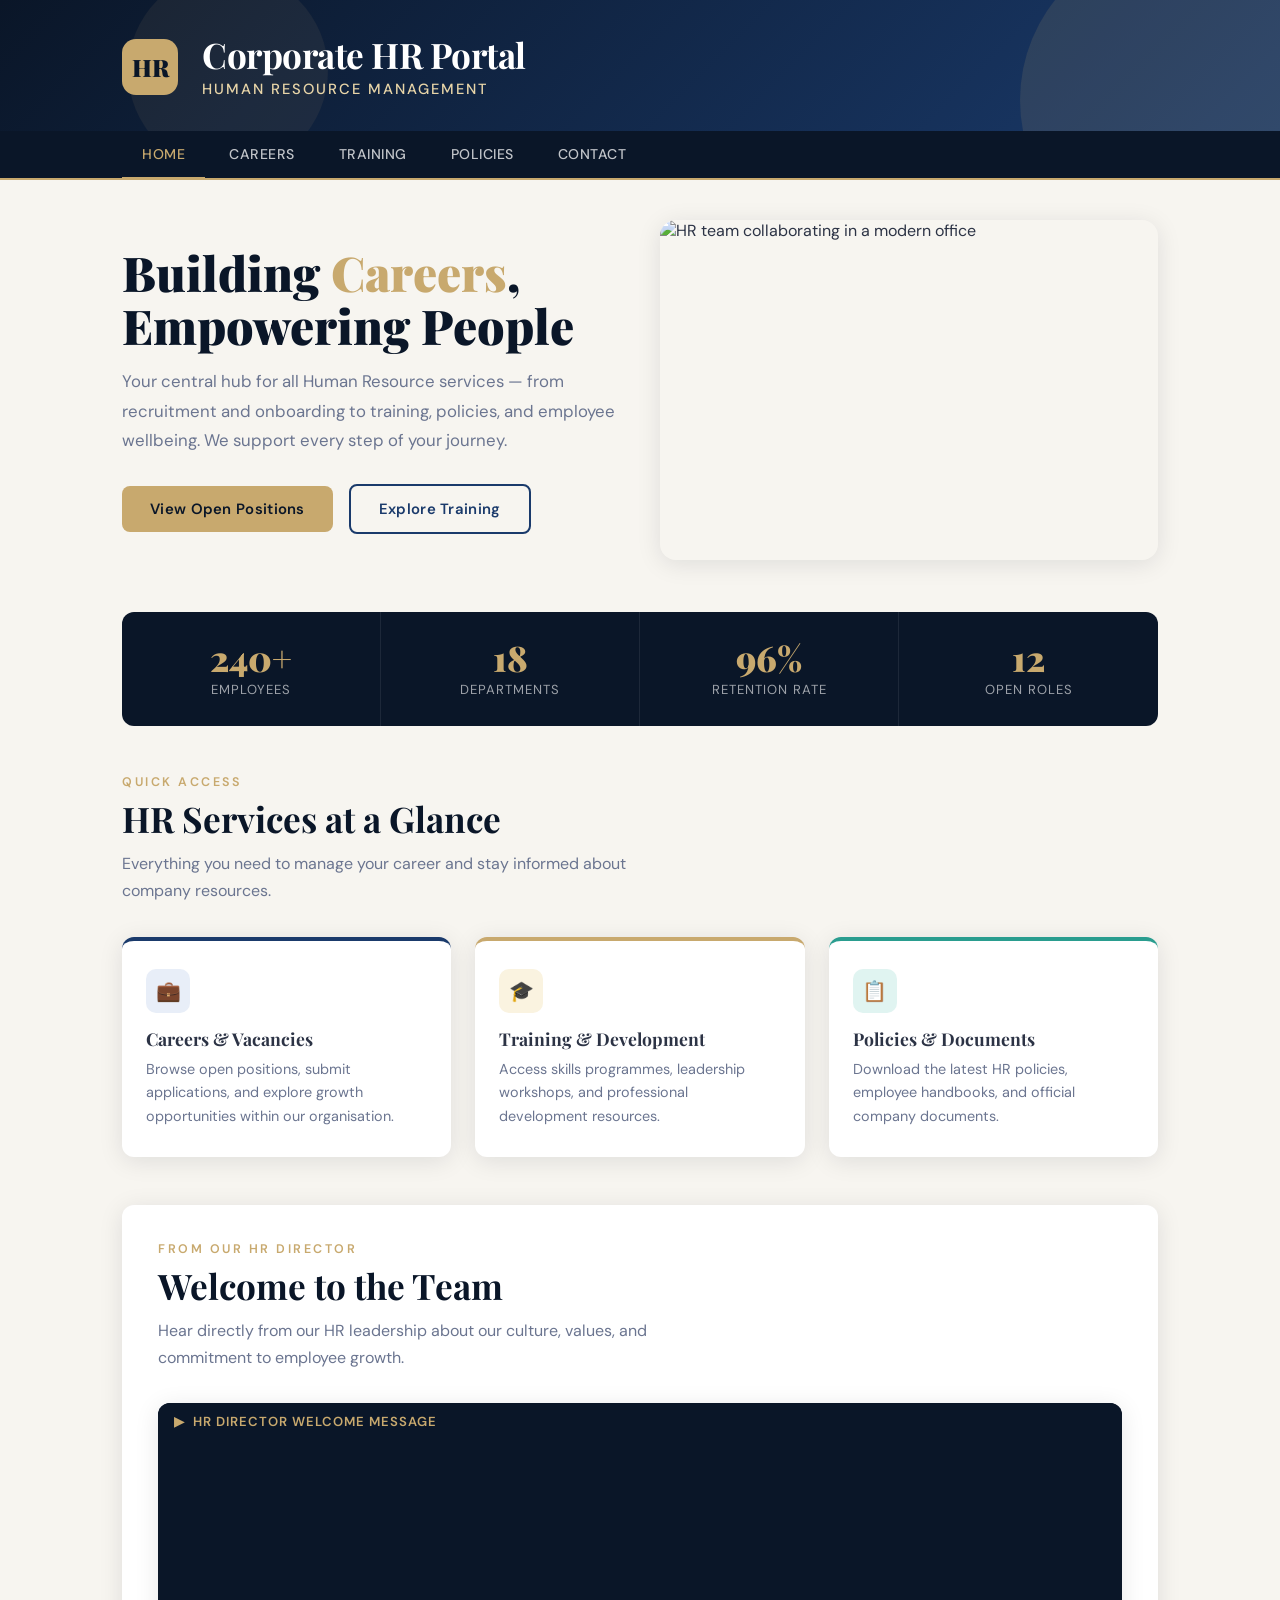
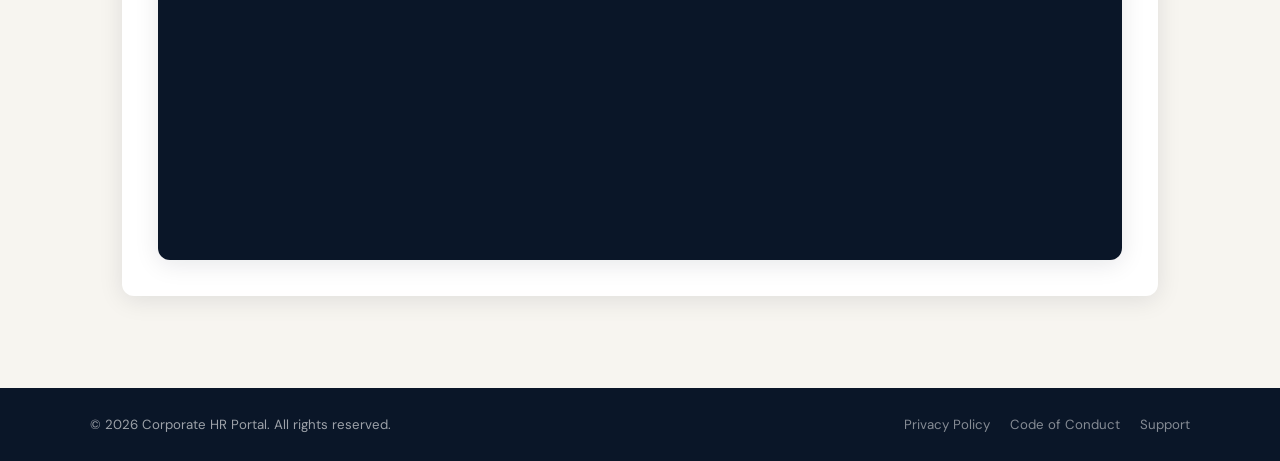
==== index.html @ 02fe10e0 "Add files via upload" ====
<!DOCTYPE html>
<html lang="en">
<head>
<meta charset="UTF-8">
<meta name="viewport" content="width=device-width, initial-scale=1.0">
<title>HR Portal - Home</title>
<link rel="stylesheet" href="style.css">
</head>
<body>

<header>
  <div class="header-inner">
    <div class="header-logo">HR</div>
    <div class="header-text">
      <h1>Corporate HR Portal</h1>
      <p>Human Resource Management</p>
    </div>
  </div>
</header>

<nav>
  <div class="nav-inner">
    <a href="index.html" class="active">Home</a>
    <a href="careers.html">Careers</a>
    <a href="training.html">Training</a>
    <a href="policies.html">Policies</a>
    <a href="contact.html">Contact</a>
  </div>
</nav>

<div class="page-content">

  <!-- HERO -->
  <div class="hero">
    <div class="hero-text">
      <h2>Building <span>Careers</span>,<br>Empowering People</h2>
      <p>Your central hub for all Human Resource services — from recruitment and onboarding to training, policies, and employee wellbeing. We support every step of your journey.</p>
      <a href="careers.html" class="btn">View Open Positions</a>
      <a href="training.html" class="btn btn-outline">Explore Training</a>
    </div>
    <div class="hero-image">
      <img
        src="https://images.unsplash.com/photo-1552664730-d307ca884978?w=900&q=80"
        alt="HR team collaborating in a modern office"
      >
    </div>
  </div>

  <!-- STATS -->
  <div class="stats-bar">
    <div class="stat">
      <div class="stat-num">240+</div>
      <div class="stat-label">Employees</div>
    </div>
    <div class="stat">
      <div class="stat-num">18</div>
      <div class="stat-label">Departments</div>
    </div>
    <div class="stat">
      <div class="stat-num">96%</div>
      <div class="stat-label">Retention Rate</div>
    </div>
    <div class="stat">
      <div class="stat-num">12</div>
      <div class="stat-label">Open Roles</div>
    </div>
  </div>

  <!-- QUICK LINKS -->
  <div class="section-header">
    <div class="label">Quick Access</div>
    <h2>HR Services at a Glance</h2>
    <p>Everything you need to manage your career and stay informed about company resources.</p>
  </div>

  <div class="cards">
    <a href="careers.html" class="card blue">
      <div class="card-icon">💼</div>
      <h3>Careers & Vacancies</h3>
      <p>Browse open positions, submit applications, and explore growth opportunities within our organisation.</p>
    </a>
    <a href="training.html" class="card gold">
      <div class="card-icon">🎓</div>
      <h3>Training & Development</h3>
      <p>Access skills programmes, leadership workshops, and professional development resources.</p>
    </a>
    <a href="policies.html" class="card teal">
      <div class="card-icon">📋</div>
      <h3>Policies & Documents</h3>
      <p>Download the latest HR policies, employee handbooks, and official company documents.</p>
    </a>
  </div>

  <!-- WELCOME VIDEO -->
  <div class="panel" style="margin-top: 48px;">
    <div class="section-header">
      <div class="label">From Our HR Director</div>
      <h2>Welcome to the Team</h2>
      <p>Hear directly from our HR leadership about our culture, values, and commitment to employee growth.</p>
    </div>
    <div class="video-wrapper">
      <div class="video-label">▶ &nbsp;HR Director Welcome Message</div>
      <iframe
        width="100%"
        height="420"
        src="https://www.youtube.com/embed/dkIJrCzl3fA?rel=0&modestbranding=1"
        title="HR Welcome Message"
        allow="accelerometer; autoplay; clipboard-write; encrypted-media; gyroscope; picture-in-picture"
        allowfullscreen>
      </iframe>
    </div>
  </div>

</div>

<footer>
  <div class="footer-inner">
    <div class="footer-copy">© 2026 Corporate HR Portal. All rights reserved.</div>
    <div class="footer-links">
      <a href="policies.html">Privacy Policy</a>
      <a href="policies.html">Code of Conduct</a>
      <a href="contact.html">Support</a>
    </div>
  </div>
</footer>

</body>
</html>
---- style.css ----
@import url('https://fonts.googleapis.com/css2?family=Playfair+Display:wght@700;900&family=DM+Sans:wght@300;400;500;600&display=swap');

:root {
  --navy: #0a1628;
  --blue: #1a3a6b;
  --accent: #c8a96e;
  --accent-light: #e8d5a8;
  --white: #ffffff;
  --off-white: #f7f5f0;
  --light-gray: #eef0f4;
  --text: #2c3345;
  --text-muted: #6b7590;
  --shadow: 0 4px 24px rgba(10,22,40,0.10);
  --radius: 12px;
}

*, *::before, *::after { box-sizing: border-box; margin: 0; padding: 0; }

html { scroll-behavior: smooth; }

body {
  font-family: 'DM Sans', sans-serif;
  background: var(--off-white);
  color: var(--text);
  min-height: 100vh;
}

/* ── HEADER ── */
header {
  background: linear-gradient(135deg, var(--navy) 0%, var(--blue) 100%);
  color: var(--white);
  padding: 0;
  position: relative;
  overflow: hidden;
}

header::before {
  content: '';
  position: absolute;
  top: -60px; right: -60px;
  width: 320px; height: 320px;
  border-radius: 50%;
  background: rgba(200,169,110,0.13);
}

header::after {
  content: '';
  position: absolute;
  bottom: -40px; left: 10%;
  width: 200px; height: 200px;
  border-radius: 50%;
  background: rgba(200,169,110,0.08);
}

.header-inner {
  max-width: 1100px;
  margin: 0 auto;
  padding: 36px 32px 32px;
  display: flex;
  align-items: center;
  gap: 24px;
  position: relative;
  z-index: 1;
}

.header-logo {
  width: 56px; height: 56px;
  background: var(--accent);
  border-radius: 14px;
  display: flex; align-items: center; justify-content: center;
  font-family: 'Playfair Display', serif;
  font-size: 24px; font-weight: 900;
  color: var(--navy);
  flex-shrink: 0;
}

.header-text h1 {
  font-family: 'Playfair Display', serif;
  font-size: clamp(1.5rem, 3vw, 2.2rem);
  font-weight: 700;
  letter-spacing: -0.5px;
  line-height: 1.1;
}

.header-text p {
  font-size: 0.92rem;
  color: var(--accent-light);
  letter-spacing: 2px;
  text-transform: uppercase;
  margin-top: 4px;
  font-weight: 500;
}

/* ── NAV ── */
nav {
  background: var(--navy);
  border-bottom: 2px solid var(--accent);
}

.nav-inner {
  max-width: 1100px;
  margin: 0 auto;
  padding: 0 32px;
  display: flex;
  gap: 4px;
}

nav a {
  color: rgba(255,255,255,0.75);
  text-decoration: none;
  padding: 14px 20px;
  font-size: 0.88rem;
  font-weight: 500;
  letter-spacing: 0.5px;
  text-transform: uppercase;
  display: inline-block;
  transition: color 0.2s, border-bottom 0.2s;
  border-bottom: 3px solid transparent;
  margin-bottom: -2px;
}

nav a:hover, nav a.active {
  color: var(--accent);
  border-bottom-color: var(--accent);
}

/* ── MAIN CONTENT ── */
.page-content {
  max-width: 1100px;
  margin: 0 auto;
  padding: 40px 32px 60px;
}

/* ── HERO (index only) ── */
.hero {
  display: grid;
  grid-template-columns: 1fr 1fr;
  gap: 40px;
  align-items: center;
  margin-bottom: 52px;
}

.hero-text h2 {
  font-family: 'Playfair Display', serif;
  font-size: clamp(2rem, 4vw, 3rem);
  font-weight: 900;
  line-height: 1.1;
  color: var(--navy);
  margin-bottom: 16px;
}

.hero-text h2 span { color: var(--accent); }

.hero-text p {
  font-size: 1.05rem;
  color: var(--text-muted);
  line-height: 1.75;
  margin-bottom: 28px;
}

.btn {
  display: inline-block;
  background: var(--accent);
  color: var(--navy);
  padding: 13px 28px;
  border-radius: 8px;
  font-weight: 600;
  text-decoration: none;
  font-size: 0.93rem;
  letter-spacing: 0.3px;
  transition: background 0.2s, transform 0.15s;
}

.btn:hover { background: #b5943a; transform: translateY(-1px); }

.btn-outline {
  background: transparent;
  border: 2px solid var(--blue);
  color: var(--blue);
  margin-left: 12px;
}

.btn-outline:hover { background: var(--blue); color: var(--white); }

.hero-image {
  border-radius: 16px;
  overflow: hidden;
  box-shadow: var(--shadow);
  position: relative;
}

.hero-image img {
  width: 100%;
  height: 340px;
  object-fit: cover;
  display: block;
}

/* ── CARDS ── */
.cards {
  display: grid;
  grid-template-columns: repeat(3, 1fr);
  gap: 24px;
  margin-top: 8px;
}

.card {
  background: var(--white);
  border-radius: var(--radius);
  padding: 28px 24px;
  box-shadow: var(--shadow);
  border-top: 4px solid transparent;
  transition: transform 0.2s, box-shadow 0.2s;
  text-decoration: none;
  color: inherit;
  display: block;
}

.card:hover { transform: translateY(-4px); box-shadow: 0 8px 32px rgba(10,22,40,0.14); }
.card.blue { border-top-color: var(--blue); }
.card.gold { border-top-color: var(--accent); }
.card.teal { border-top-color: #2a9d8f; }

.card-icon {
  width: 44px; height: 44px;
  border-radius: 10px;
  display: flex; align-items: center; justify-content: center;
  font-size: 20px;
  margin-bottom: 14px;
}

.card.blue .card-icon { background: #e8eef8; }
.card.gold .card-icon { background: #faf3e0; }
.card.teal .card-icon { background: #e0f4f1; }

.card h3 { font-family: 'Playfair Display', serif; font-size: 1.1rem; font-weight: 700; margin-bottom: 8px; }
.card p { font-size: 0.9rem; color: var(--text-muted); line-height: 1.65; }

/* ── SECTION HEADERS ── */
.section-header {
  margin-bottom: 32px;
}

.section-header .label {
  font-size: 0.78rem;
  letter-spacing: 2.5px;
  text-transform: uppercase;
  color: var(--accent);
  font-weight: 600;
  margin-bottom: 8px;
}

.section-header h2 {
  font-family: 'Playfair Display', serif;
  font-size: clamp(1.6rem, 3vw, 2.2rem);
  font-weight: 700;
  color: var(--navy);
  line-height: 1.2;
}

.section-header p {
  color: var(--text-muted);
  margin-top: 10px;
  font-size: 1rem;
  line-height: 1.7;
  max-width: 540px;
}

/* ── WHITE CARD PANEL ── */
.panel {
  background: var(--white);
  border-radius: var(--radius);
  padding: 36px;
  box-shadow: var(--shadow);
  margin-bottom: 32px;
}

/* ── JOB LISTINGS ── */
.job-list { list-style: none; }

.job-item {
  display: flex;
  align-items: center;
  gap: 20px;
  padding: 20px 0;
  border-bottom: 1px solid var(--light-gray);
}

.job-item:last-child { border-bottom: none; }

.job-icon {
  width: 48px; height: 48px;
  background: var(--light-gray);
  border-radius: 12px;
  display: flex; align-items: center; justify-content: center;
  font-size: 22px;
  flex-shrink: 0;
}

.job-info { flex: 1; }
.job-info h4 { font-weight: 600; font-size: 1rem; margin-bottom: 4px; }
.job-info p { font-size: 0.87rem; color: var(--text-muted); }

.job-tag {
  background: #e8eef8;
  color: var(--blue);
  padding: 4px 12px;
  border-radius: 20px;
  font-size: 0.78rem;
  font-weight: 600;
}

/* ── TEAM GRID ── */
.team-grid {
  display: grid;
  grid-template-columns: repeat(4, 1fr);
  gap: 20px;
  margin-top: 28px;
}

.team-card {
  text-align: center;
}

.team-card img {
  width: 100%;
  aspect-ratio: 1;
  object-fit: cover;
  border-radius: 12px;
  margin-bottom: 12px;
  box-shadow: var(--shadow);
}

.team-card h4 { font-weight: 600; font-size: 0.95rem; }
.team-card p { font-size: 0.82rem; color: var(--text-muted); }

/* ── TRAINING ── */
.training-grid {
  display: grid;
  grid-template-columns: 1fr 1fr;
  gap: 32px;
  align-items: start;
}

.video-wrapper {
  border-radius: var(--radius);
  overflow: hidden;
  box-shadow: var(--shadow);
  background: var(--navy);
}

.video-wrapper video, .video-wrapper iframe {
  width: 100%;
  display: block;
  border: none;
}

.video-label {
  background: var(--navy);
  color: var(--accent);
  padding: 10px 16px;
  font-size: 0.82rem;
  font-weight: 600;
  letter-spacing: 1px;
  text-transform: uppercase;
  display: flex;
  align-items: center;
  gap: 8px;
}

.program-list { list-style: none; }

.program-item {
  display: flex;
  gap: 16px;
  align-items: flex-start;
  padding: 18px 0;
  border-bottom: 1px solid var(--light-gray);
}

.program-item:last-child { border-bottom: none; }

.program-num {
  width: 32px; height: 32px;
  background: var(--accent);
  color: var(--navy);
  border-radius: 8px;
  display: flex; align-items: center; justify-content: center;
  font-weight: 700; font-size: 0.85rem;
  flex-shrink: 0;
}

.program-item h4 { font-weight: 600; margin-bottom: 4px; font-size: 0.97rem; }
.program-item p { font-size: 0.87rem; color: var(--text-muted); line-height: 1.55; }

/* ── POLICIES ── */
.doc-list { list-style: none; }

.doc-item {
  display: flex;
  align-items: center;
  gap: 18px;
  padding: 18px 0;
  border-bottom: 1px solid var(--light-gray);
}

.doc-item:last-child { border-bottom: none; }

.doc-icon {
  width: 44px; height: 44px;
  background: #fceee0;
  border-radius: 10px;
  display: flex; align-items: center; justify-content: center;
  font-size: 20px;
  flex-shrink: 0;
}

.doc-info { flex: 1; }
.doc-info h4 { font-weight: 600; font-size: 0.97rem; margin-bottom: 3px; }
.doc-info p { font-size: 0.85rem; color: var(--text-muted); }

.doc-item a.btn { padding: 8px 18px; font-size: 0.82rem; }

/* ── CONTACT ── */
.contact-grid {
  display: grid;
  grid-template-columns: 1fr 1.5fr;
  gap: 36px;
  align-items: start;
}

.contact-info-item {
  display: flex;
  gap: 14px;
  align-items: flex-start;
  margin-bottom: 22px;
}

.contact-icon {
  width: 40px; height: 40px;
  background: #e8eef8;
  border-radius: 10px;
  display: flex; align-items: center; justify-content: center;
  font-size: 18px;
  flex-shrink: 0;
}

.contact-info-item h4 { font-weight: 600; font-size: 0.93rem; margin-bottom: 2px; }
.contact-info-item p { font-size: 0.87rem; color: var(--text-muted); }

/* ── FORM ── */
.form-group { margin-bottom: 18px; }

.form-group label {
  display: block;
  font-size: 0.85rem;
  font-weight: 600;
  color: var(--text);
  margin-bottom: 6px;
}

.form-group input,
.form-group textarea,
.form-group select {
  width: 100%;
  padding: 12px 16px;
  border: 1.5px solid #dde2ec;
  border-radius: 8px;
  font-family: 'DM Sans', sans-serif;
  font-size: 0.95rem;
  color: var(--text);
  background: var(--off-white);
  transition: border-color 0.2s, box-shadow 0.2s;
  outline: none;
}

.form-group input:focus,
.form-group textarea:focus,
.form-group select:focus {
  border-color: var(--blue);
  box-shadow: 0 0 0 3px rgba(26,58,107,0.10);
  background: var(--white);
}

.form-group textarea { height: 130px; resize: vertical; }

.form-row { display: grid; grid-template-columns: 1fr 1fr; gap: 16px; }

.btn-submit {
  width: 100%;
  background: var(--navy);
  color: var(--white);
  border: none;
  padding: 14px;
  border-radius: 8px;
  font-family: 'DM Sans', sans-serif;
  font-size: 1rem;
  font-weight: 600;
  cursor: pointer;
  transition: background 0.2s;
}

.btn-submit:hover { background: var(--blue); }

/* ── MAP ── */
.map-wrapper {
  border-radius: var(--radius);
  overflow: hidden;
  box-shadow: var(--shadow);
  margin-top: 32px;
}

.map-wrapper iframe {
  width: 100%;
  height: 280px;
  display: block;
  border: none;
}

/* ── STATS ── */
.stats-bar {
  display: grid;
  grid-template-columns: repeat(4, 1fr);
  gap: 0;
  background: var(--navy);
  border-radius: var(--radius);
  overflow: hidden;
  margin-bottom: 48px;
}

.stat {
  padding: 28px 20px;
  text-align: center;
  border-right: 1px solid rgba(255,255,255,0.08);
}

.stat:last-child { border-right: none; }

.stat-num {
  font-family: 'Playfair Display', serif;
  font-size: 2.2rem;
  font-weight: 900;
  color: var(--accent);
  line-height: 1;
}

.stat-label {
  font-size: 0.82rem;
  color: rgba(255,255,255,0.6);
  margin-top: 6px;
  text-transform: uppercase;
  letter-spacing: 1px;
}

/* ── BREADCRUMB ── */
.breadcrumb {
  font-size: 0.83rem;
  color: var(--text-muted);
  margin-bottom: 28px;
}

.breadcrumb a { color: var(--blue); text-decoration: none; }
.breadcrumb span { margin: 0 6px; }

/* ── FOOTER ── */
footer {
  background: var(--navy);
  color: rgba(255,255,255,0.6);
  padding: 28px 32px;
}

.footer-inner {
  max-width: 1100px;
  margin: 0 auto;
  display: flex;
  align-items: center;
  justify-content: space-between;
}

.footer-links { display: flex; gap: 20px; }

.footer-links a {
  color: rgba(255,255,255,0.5);
  text-decoration: none;
  font-size: 0.83rem;
  transition: color 0.2s;
}

.footer-links a:hover { color: var(--accent); }

.footer-copy { font-size: 0.83rem; }

/* ── RESPONSIVE ── */
@media (max-width: 768px) {
  .hero, .training-grid, .contact-grid { grid-template-columns: 1fr; }
  .cards { grid-template-columns: 1fr; }
  .team-grid { grid-template-columns: repeat(2, 1fr); }
  .stats-bar { grid-template-columns: repeat(2, 1fr); }
  .form-row { grid-template-columns: 1fr; }
  .nav-inner { flex-wrap: wrap; padding: 0 12px; }
  .header-inner { padding: 24px 16px; }
  .page-content { padding: 24px 16px 40px; }
  .footer-inner { flex-direction: column; gap: 12px; text-align: center; }
}
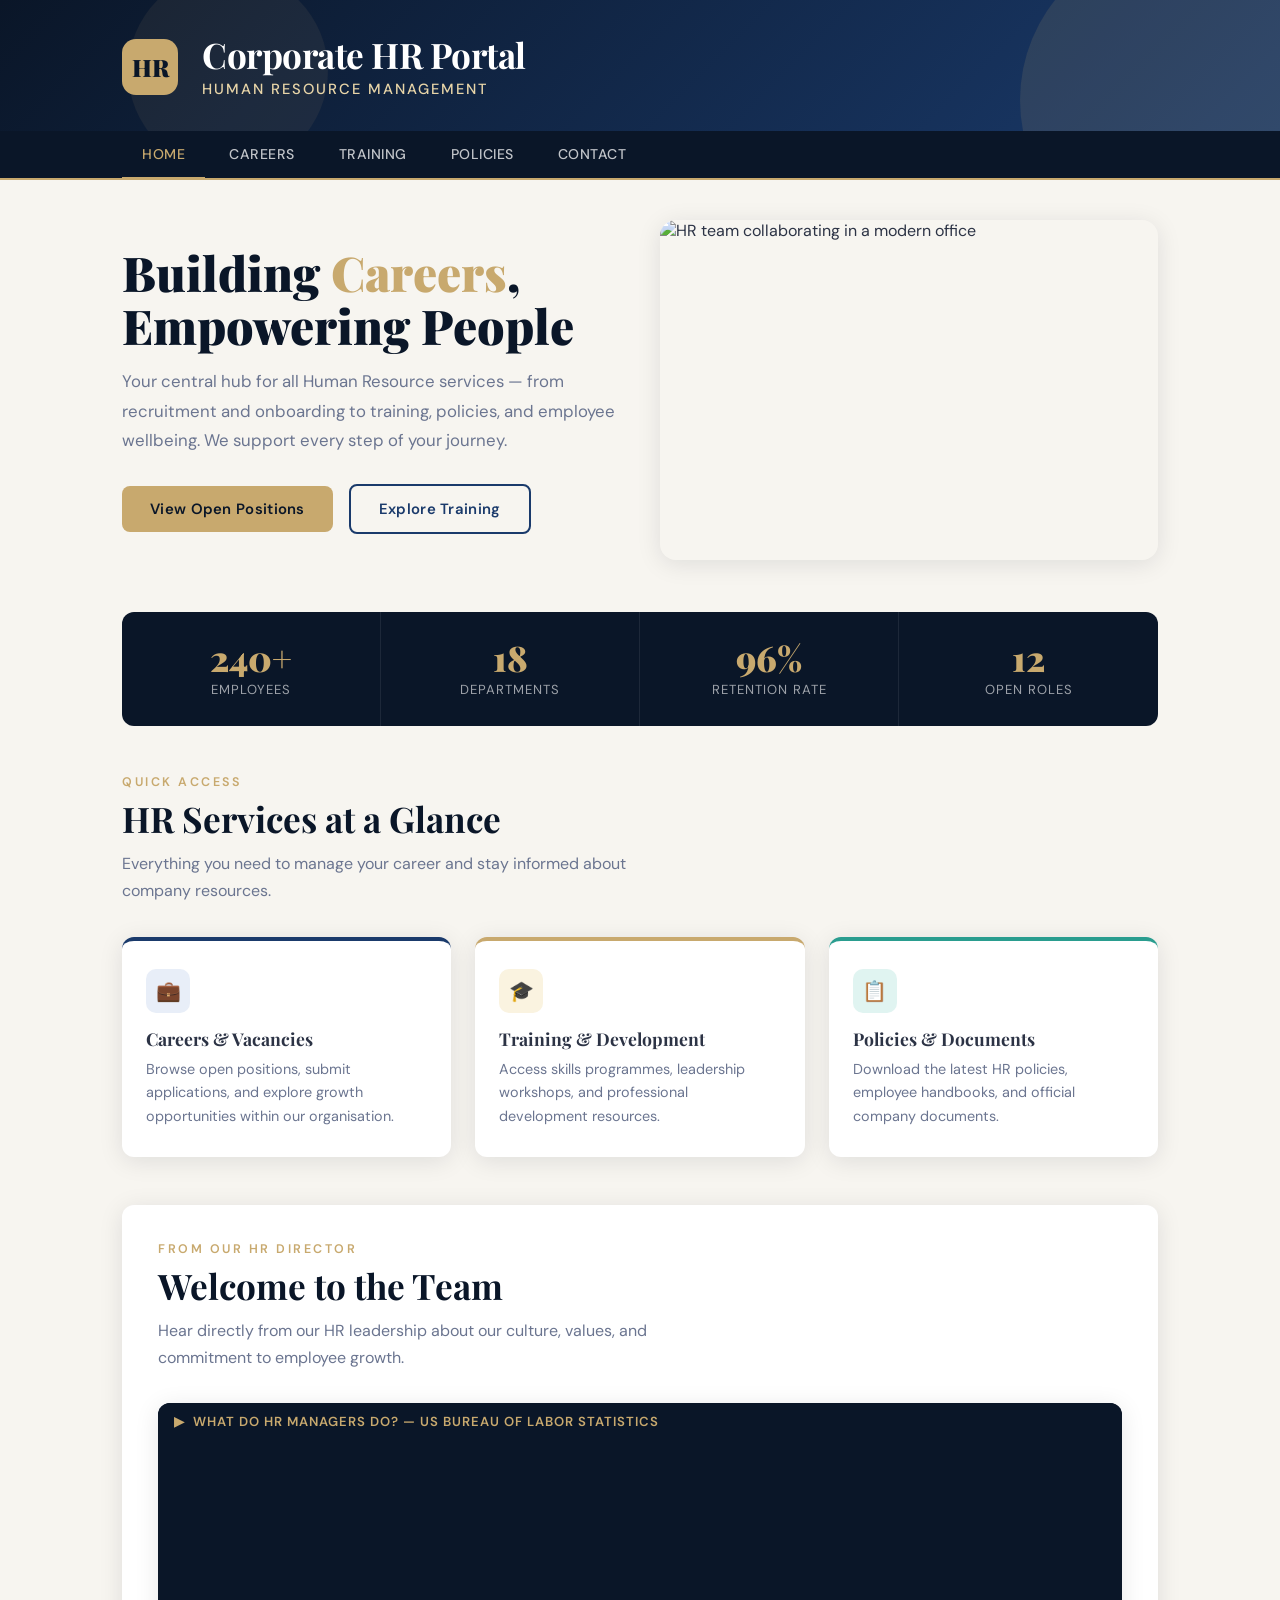
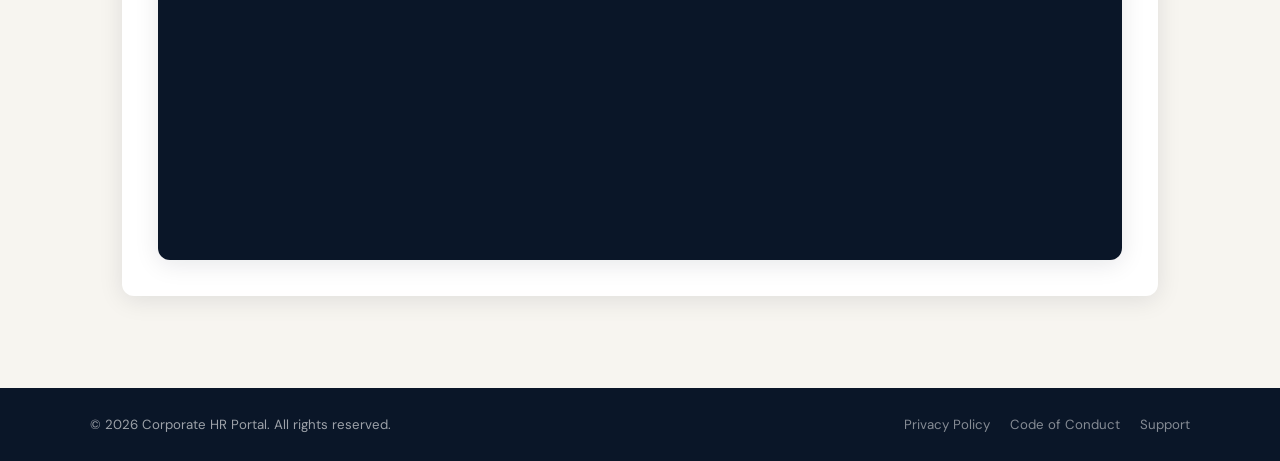
==== commit d6a4b195: "Add files via upload" ====
--- a/index.html
+++ b/index.html
@@ -99,15 +99,8 @@
       <p>Hear directly from our HR leadership about our culture, values, and commitment to employee growth.</p>
     </div>
     <div class="video-wrapper">
-      <div class="video-label">▶ &nbsp;HR Director Welcome Message</div>
-      <iframe
-        width="100%"
-        height="420"
-        src="https://www.youtube.com/embed/dkIJrCzl3fA?rel=0&modestbranding=1"
-        title="HR Welcome Message"
-        allow="accelerometer; autoplay; clipboard-write; encrypted-media; gyroscope; picture-in-picture"
-        allowfullscreen>
-      </iframe>
+      <div class="video-label">▶ &nbsp;What Do HR Managers Do? — US Bureau of Labor Statistics</div>
+      <iframe src="https://embed.ted.com/talks/simon_sinek_how_great_leaders_inspire_action" width="100%" height="420" frameborder="0" scrolling="no" allowfullscreen></iframe>
     </div>
   </div>
 
